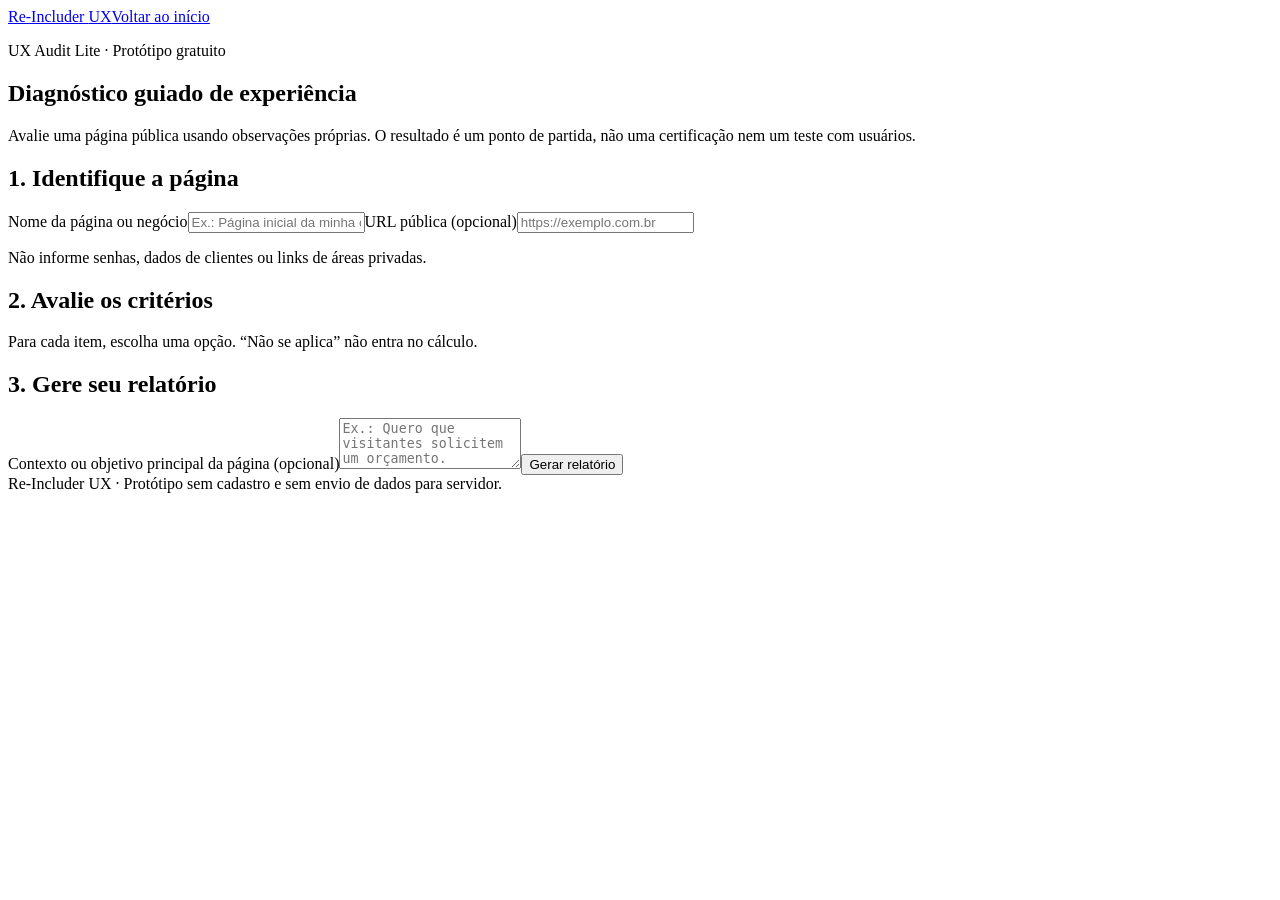
==== tools/ux-audit-lite/index.html @ f712ff12 "Implementa primeiro protótipo web do UX Audit Lite" ====
<!doctype html>
<html lang="pt-BR">
<head>
<meta charset="utf-8"><meta name="viewport" content="width=device-width,initial-scale=1">
<meta name="description" content="Checklist gratuito para diagnóstico heurístico inicial de UX.">
<title>Diagnóstico UX — Re-Includer UX</title>
<link rel="stylesheet" href="styles.css">
<script src="app.js" defer></script>
</head>
<body>
<header class="header"><a href="../../../" class="brand">Re-Includer <span>UX</span></a><a href="../../../">Voltar ao início</a></header>
<main class="wrap">
<section class="intro"><p class="eyebrow">UX Audit Lite · Protótipo gratuito</p><h1>Diagnóstico guiado de experiência</h1><p>Avalie uma página pública usando observações próprias. O resultado é um ponto de partida, não uma certificação nem um teste com usuários.</p></section>
<form id="audit-form">
<section class="panel metadata"><h2>1. Identifique a página</h2><label for="page-name">Nome da página ou negócio</label><input id="page-name" name="page-name" maxlength="100" placeholder="Ex.: Página inicial da minha clínica"><label for="page-url">URL pública (opcional)</label><input id="page-url" name="page-url" type="url" placeholder="https://exemplo.com.br"><p class="hint">Não informe senhas, dados de clientes ou links de áreas privadas.</p></section>
<section class="panel"><h2>2. Avalie os critérios</h2><p class="hint">Para cada item, escolha uma opção. “Não se aplica” não entra no cálculo.</p><div id="criteria"></div></section>
<section class="panel"><h2>3. Gere seu relatório</h2><label for="context">Contexto ou objetivo principal da página (opcional)</label><textarea id="context" rows="3" maxlength="500" placeholder="Ex.: Quero que visitantes solicitem um orçamento."></textarea><button class="primary" type="submit">Gerar relatório</button></section>
</form>
<section id="report" class="panel report" hidden aria-live="polite"><div class="report-head"><div><p class="eyebrow">Resultado da avaliação</p><h2 id="report-title">Relatório UX</h2></div><div class="score" id="score"></div></div><p id="score-note" class="hint"></p><div id="report-content"></div><div class="actions"><button type="button" class="primary" id="copy">Copiar relatório</button><button type="button" class="secondary" id="print">Imprimir / salvar PDF</button><button type="button" class="secondary" id="reset">Nova avaliação</button></div><p class="disclaimer">Este resultado reflete as respostas fornecidas. Não é uma auditoria técnica, avaliação de conformidade WCAG ou evidência de comportamento real dos usuários.</p></section>
<footer>Re-Includer UX · Protótipo sem cadastro e sem envio de dados para servidor.</footer>
</main>
</body></html>
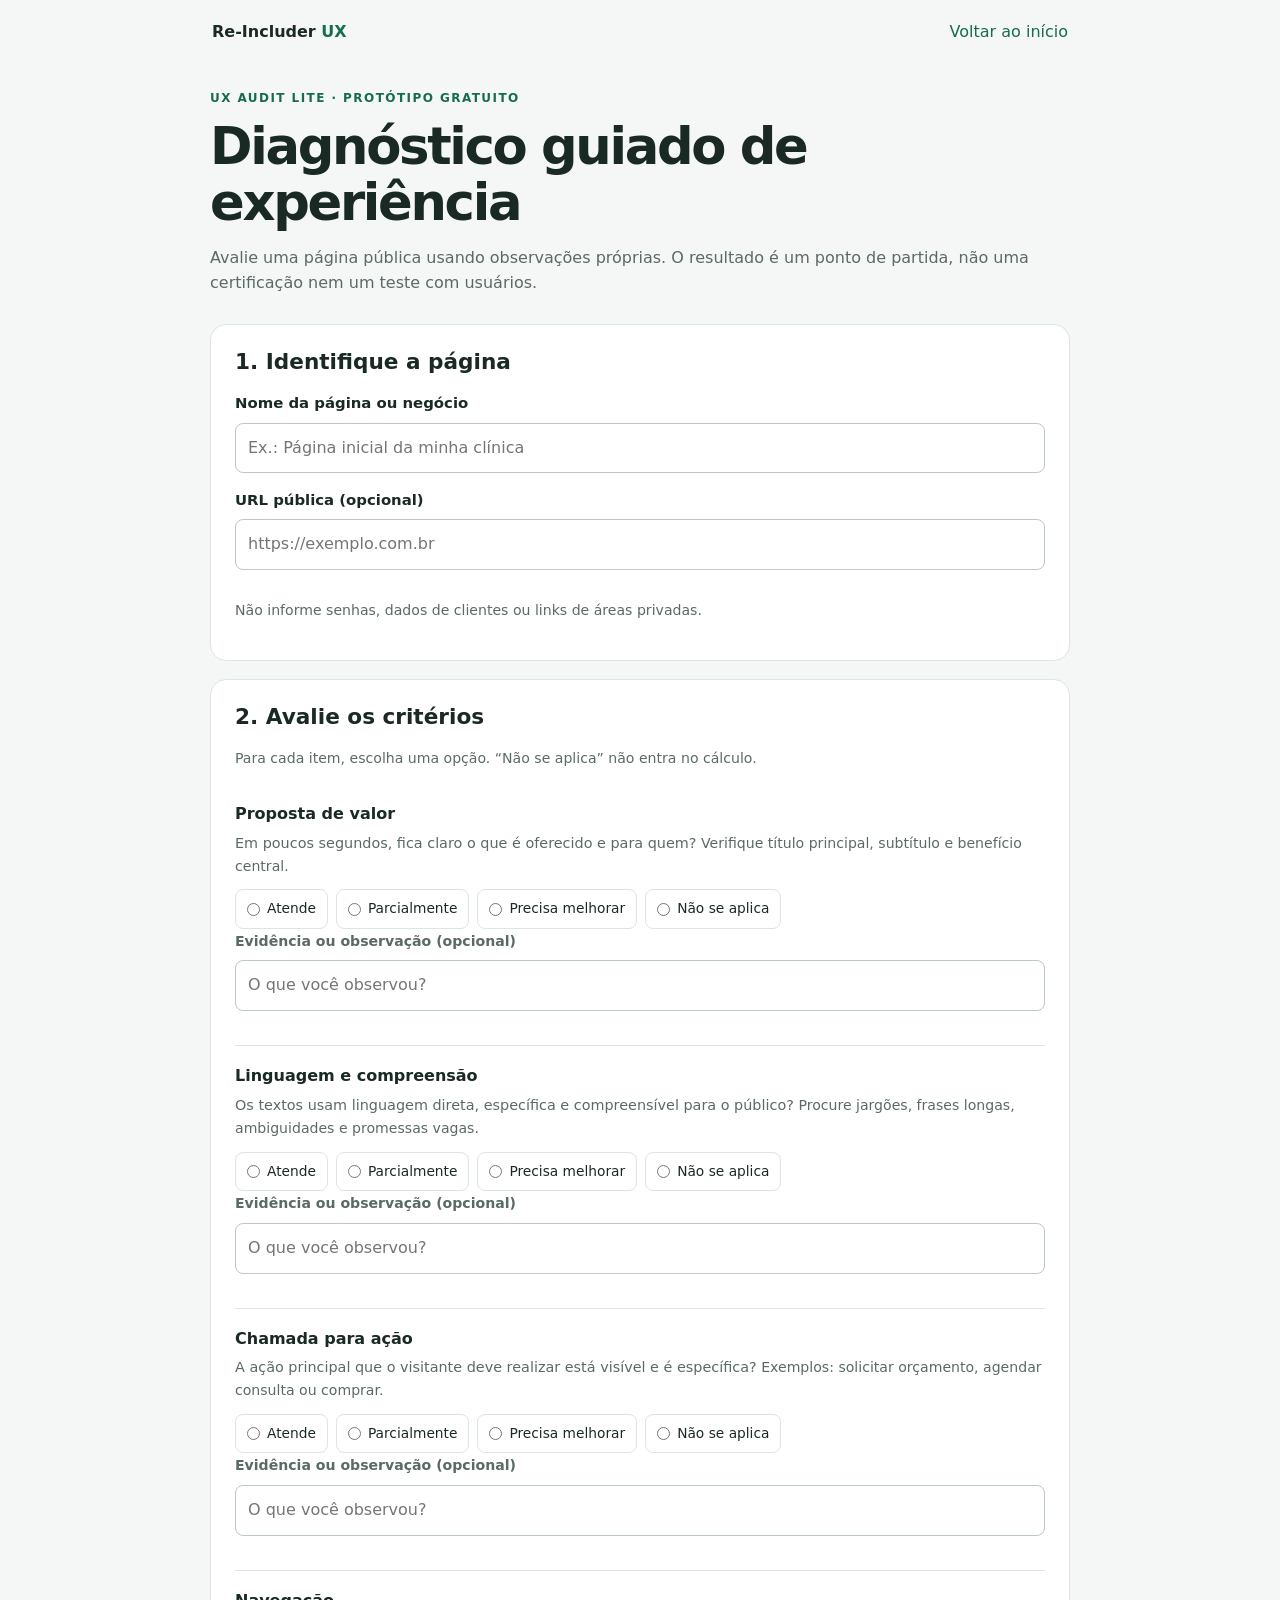
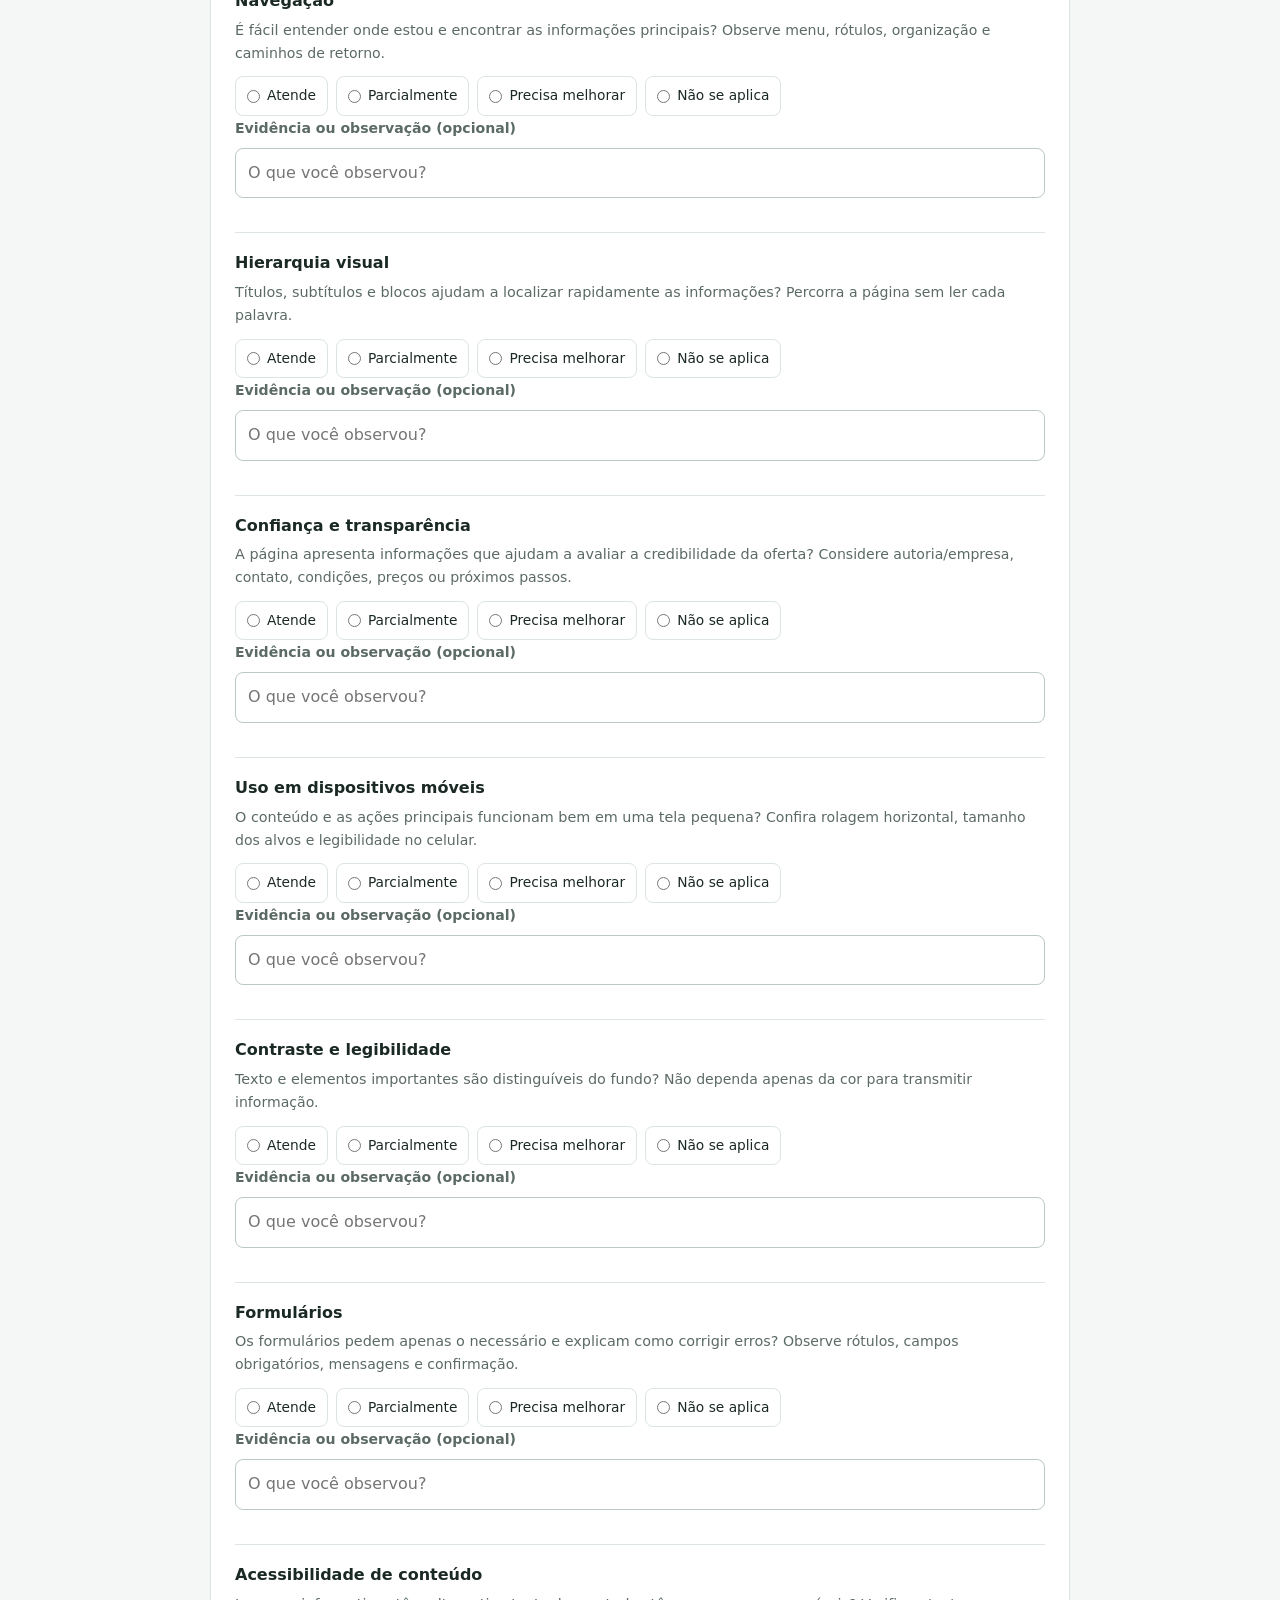
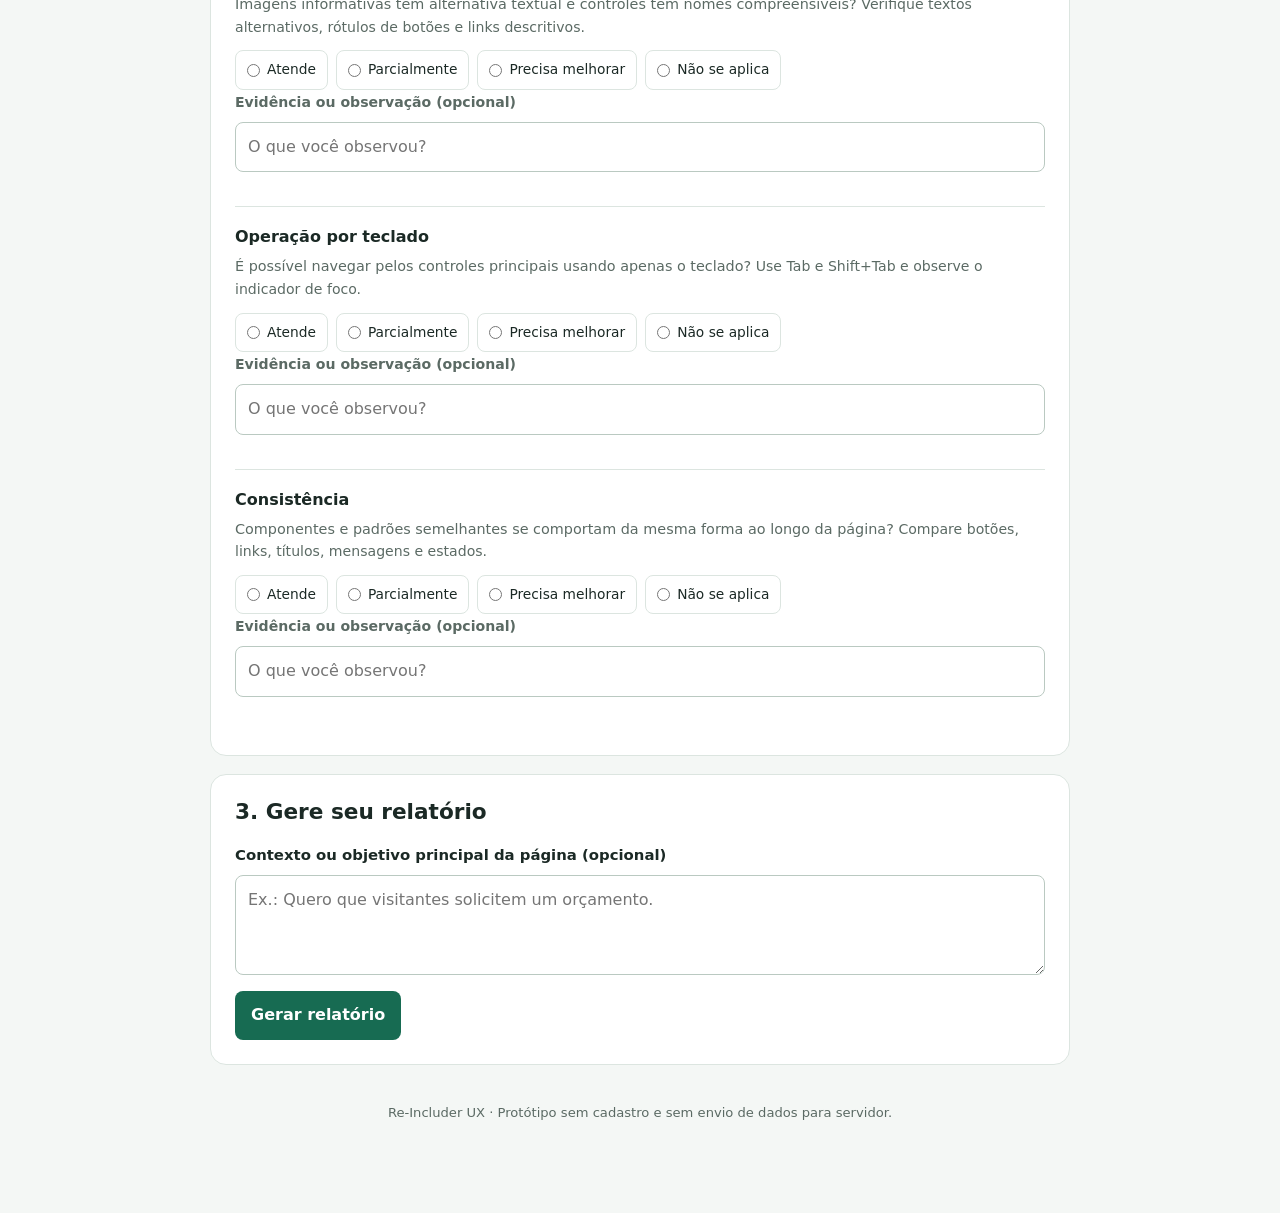
==== commit b5866c38: "Corrige links de retorno ao site" ====
--- a/tools/ux-audit-lite/index.html
+++ b/tools/ux-audit-lite/index.html
@@ -8,7 +8,7 @@
 <script src="app.js" defer></script>
 </head>
 <body>
-<header class="header"><a href="../../../" class="brand">Re-Includer <span>UX</span></a><a href="../../../">Voltar ao início</a></header>
+<header class="header"><a href="../../" class="brand">Re-Includer <span>UX</span></a><a href="../../">Voltar ao início</a></header>
 <main class="wrap">
 <section class="intro"><p class="eyebrow">UX Audit Lite · Protótipo gratuito</p><h1>Diagnóstico guiado de experiência</h1><p>Avalie uma página pública usando observações próprias. O resultado é um ponto de partida, não uma certificação nem um teste com usuários.</p></section>
 <form id="audit-form">
--- a/tools/ux-audit-lite/styles.css
+++ b/tools/ux-audit-lite/styles.css
@@ -0,0 +1 @@
+:root{--ink:#1b2925;--muted:#5b6a64;--line:#dce5e0;--paper:#f4f7f5;--white:#fff;--green:#176b52;--soft:#e9f2ee;--amber:#8a5a12}*{box-sizing:border-box}body{margin:0;background:var(--paper);color:var(--ink);font:16px/1.55 system-ui,-apple-system,"Segoe UI",sans-serif}.header{max-width:900px;margin:auto;padding:20px 22px;display:flex;justify-content:space-between;gap:16px}.header a{color:var(--green);text-decoration:none}.brand{font-weight:800;color:var(--ink)!important}.brand span{color:var(--green)}.wrap{max-width:900px;margin:24px auto 70px;padding:0 20px}.intro{margin-bottom:28px}.eyebrow{font-size:.75rem;text-transform:uppercase;letter-spacing:.12em;color:var(--green);font-weight:800}h1{font-size:clamp(2rem,5vw,3.2rem);line-height:1.08;letter-spacing:-.045em;margin:8px 0 12px}h2{font-size:1.35rem;line-height:1.2;margin:0 0 18px}.intro>p:last-child,.hint{color:var(--muted)}.panel{background:var(--white);border:1px solid var(--line);border-radius:16px;padding:24px;margin:18px 0}.metadata label,textarea{display:block}label{font-weight:650;font-size:.93rem}input,textarea{width:100%;padding:12px;margin:7px 0 16px;border:1px solid #bac9c1;border-radius:8px;background:#fff;color:var(--ink);font:inherit}input:focus,textarea:focus,button:focus-visible,a:focus-visible{outline:3px solid #86bca7;outline-offset:2px}.hint{font-size:.88rem}.criterion{padding:18px 0;border-top:1px solid var(--line)}.criterion:first-child{border-top:0}.criterion h3{font-size:1rem;margin:0 0 5px}.criterion p{margin:0 0 12px;color:var(--muted);font-size:.9rem}.choices{display:flex;flex-wrap:wrap;gap:8px}.choice{display:inline-flex;align-items:center;gap:7px;padding:8px 11px;border:1px solid var(--line);border-radius:8px;font-size:.86rem;font-weight:500;cursor:pointer}.choice input{width:auto;margin:0;accent-color:var(--green)}button{font:inherit;font-weight:700;border:0;border-radius:8px;padding:12px 16px;cursor:pointer}.primary{background:var(--green);color:white}.primary:hover{background:#10533f}.secondary{background:var(--soft);color:var(--green)}.report-head{display:flex;justify-content:space-between;gap:20px;align-items:center}.score{font-size:2rem;font-weight:800;color:var(--green);white-space:nowrap}.finding{padding:15px 0;border-top:1px solid var(--line)}.finding h3{margin:0 0 5px;font-size:1rem}.finding p{margin:5px 0;color:var(--muted)}.priority{font-size:.78rem;font-weight:800;color:var(--amber);text-transform:uppercase;letter-spacing:.04em}.good{color:var(--green)}.actions{display:flex;flex-wrap:wrap;gap:10px;margin-top:24px}.disclaimer{font-size:.82rem;color:var(--muted);margin-top:22px}footer{text-align:center;color:var(--muted);font-size:.82rem;padding:20px}@media(max-width:600px){.wrap{padding:0 12px;margin-top:12px}.panel{padding:18px}.report-head{align-items:flex-start;flex-direction:column}.choices{flex-direction:column}.choice{width:100%}}@media print{body{background:#fff}.header,.intro,#audit-form,.actions,footer{display:none!important}.wrap{margin:0;padding:0}.panel{border:0;padding:0}.report{display:block!important}.finding{break-inside:avoid}}
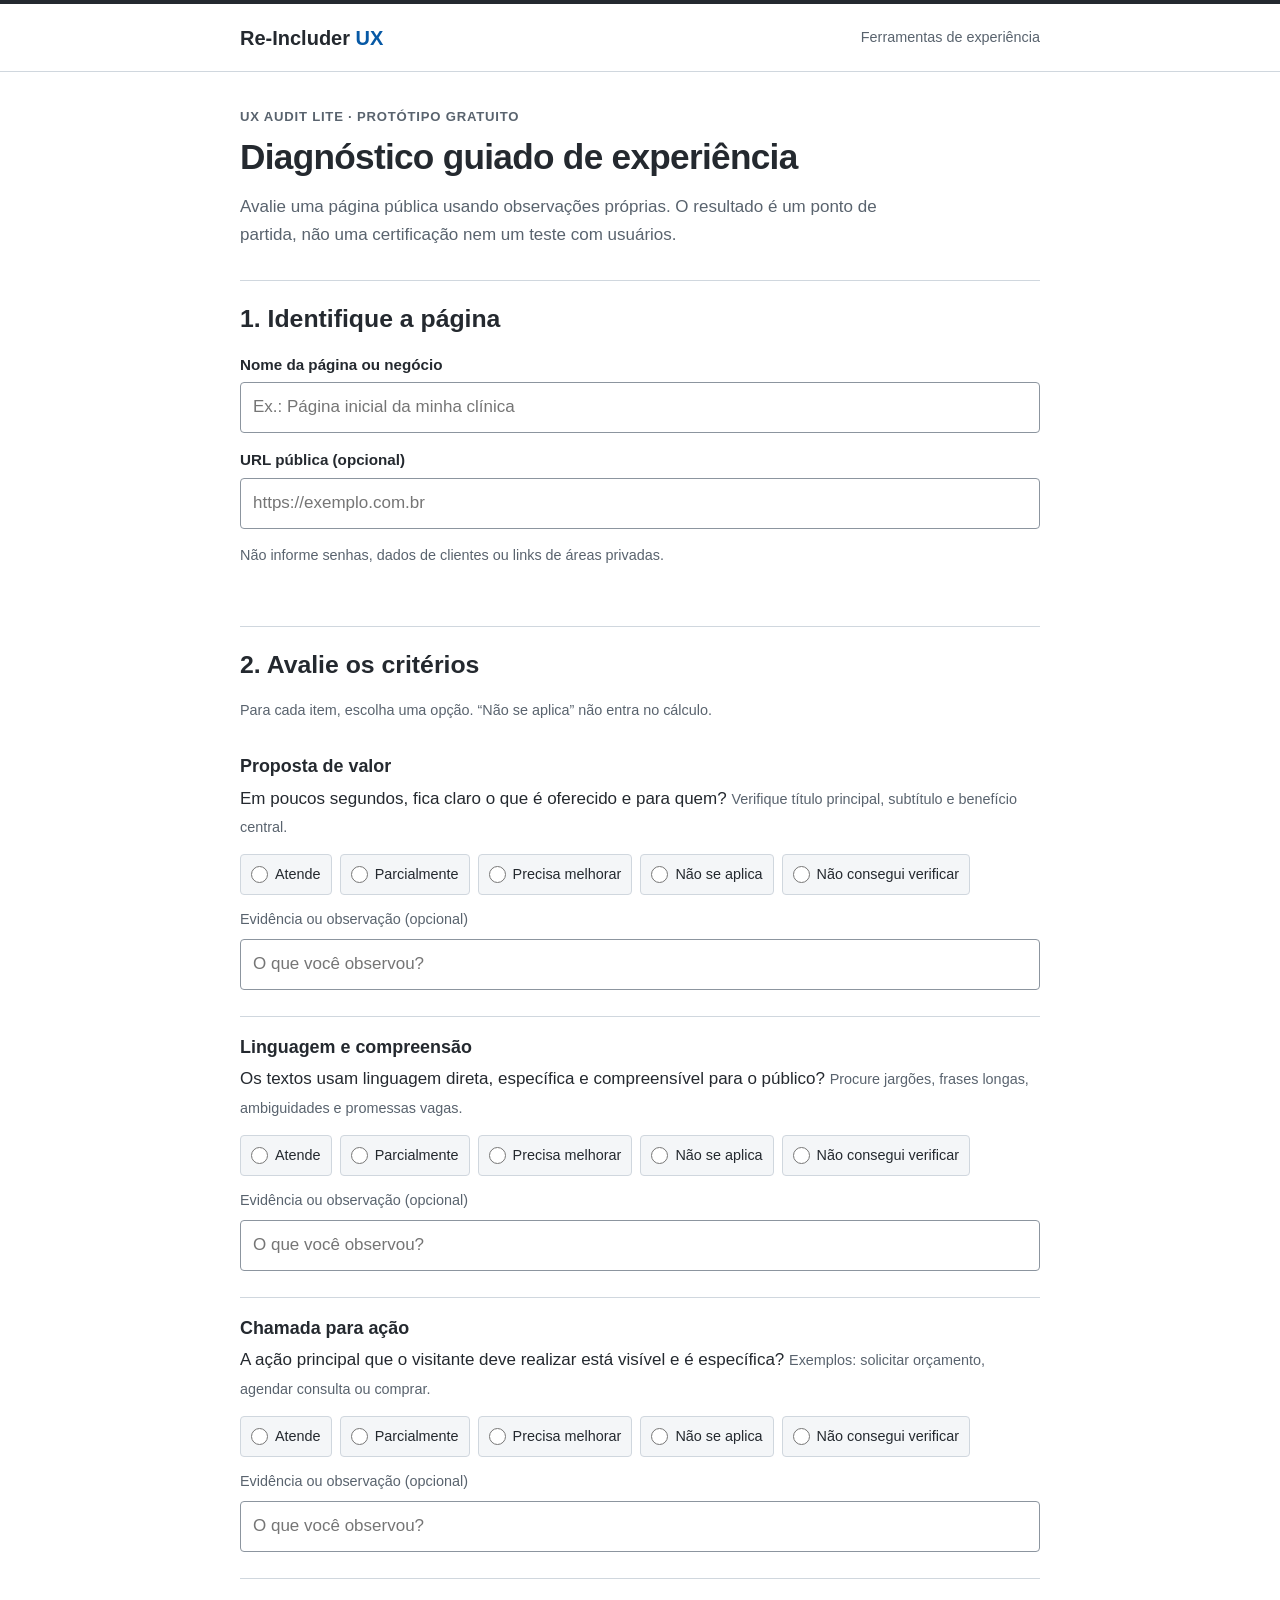
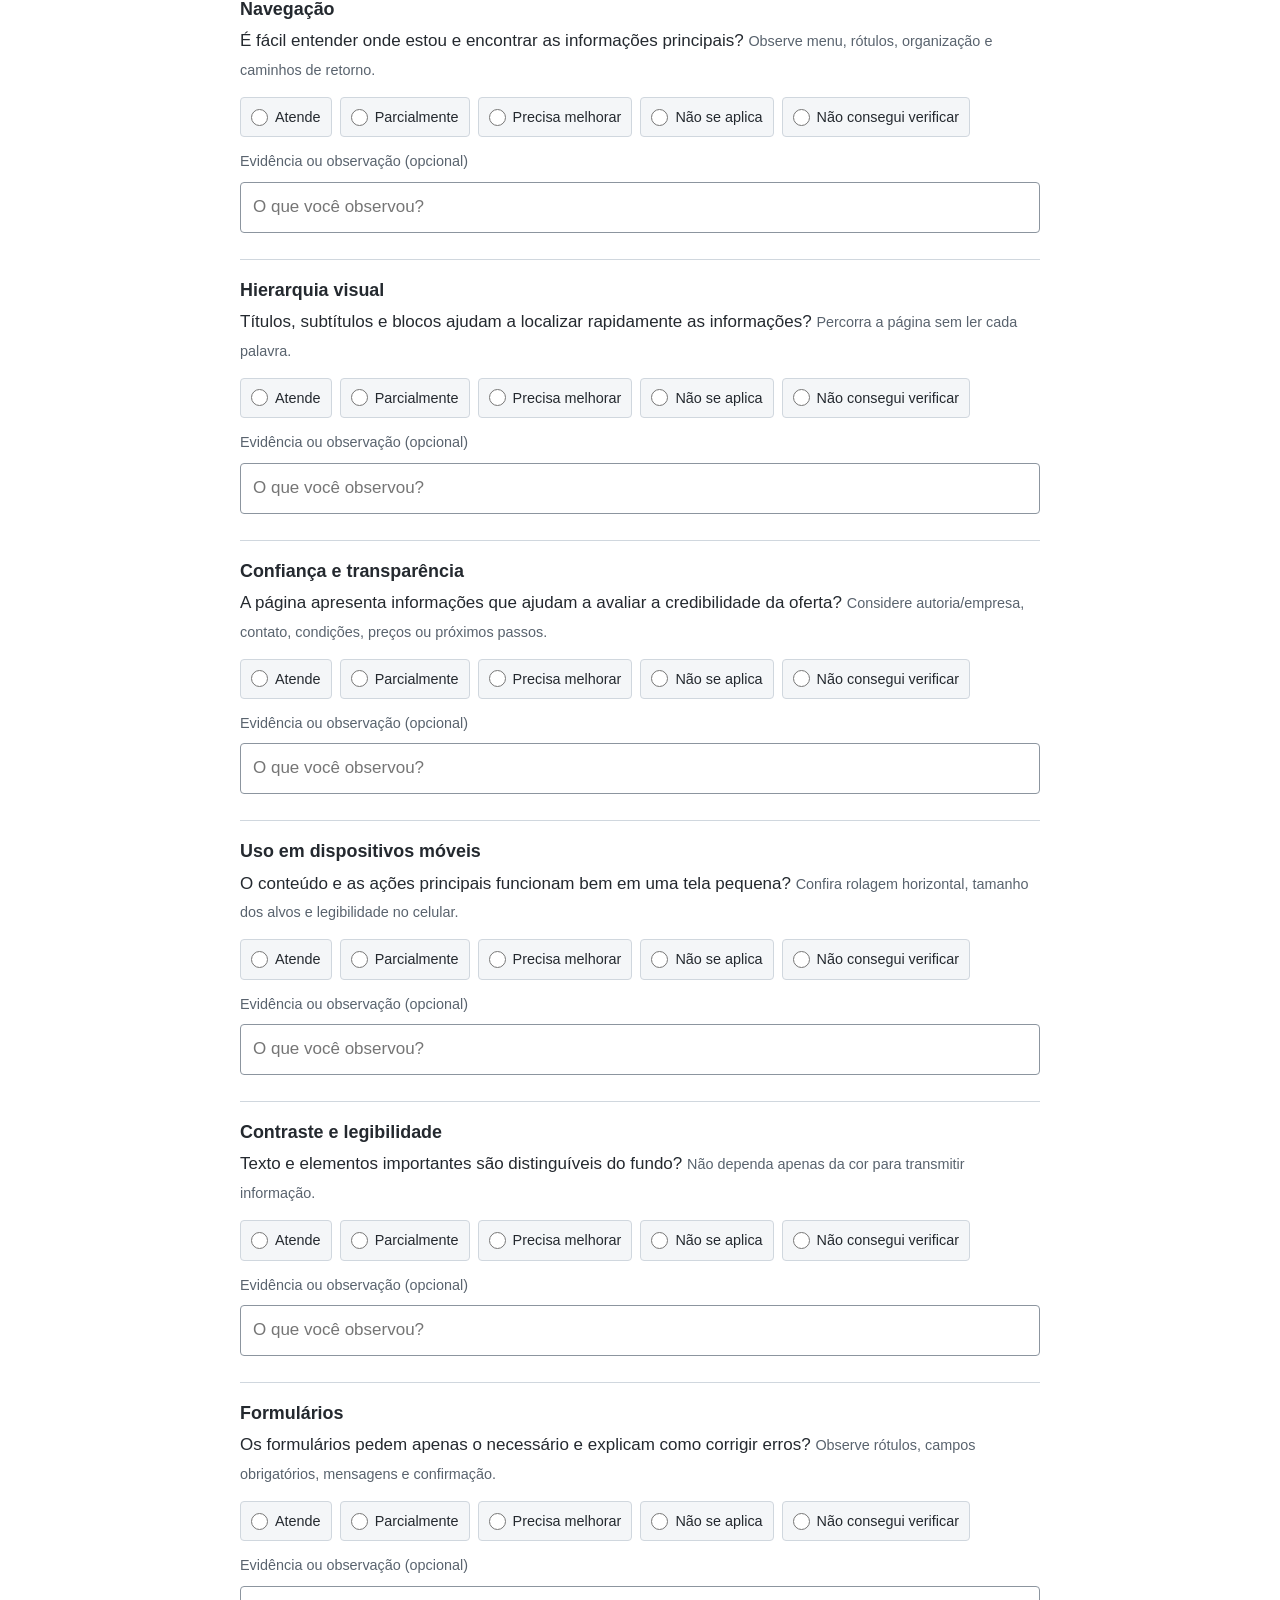
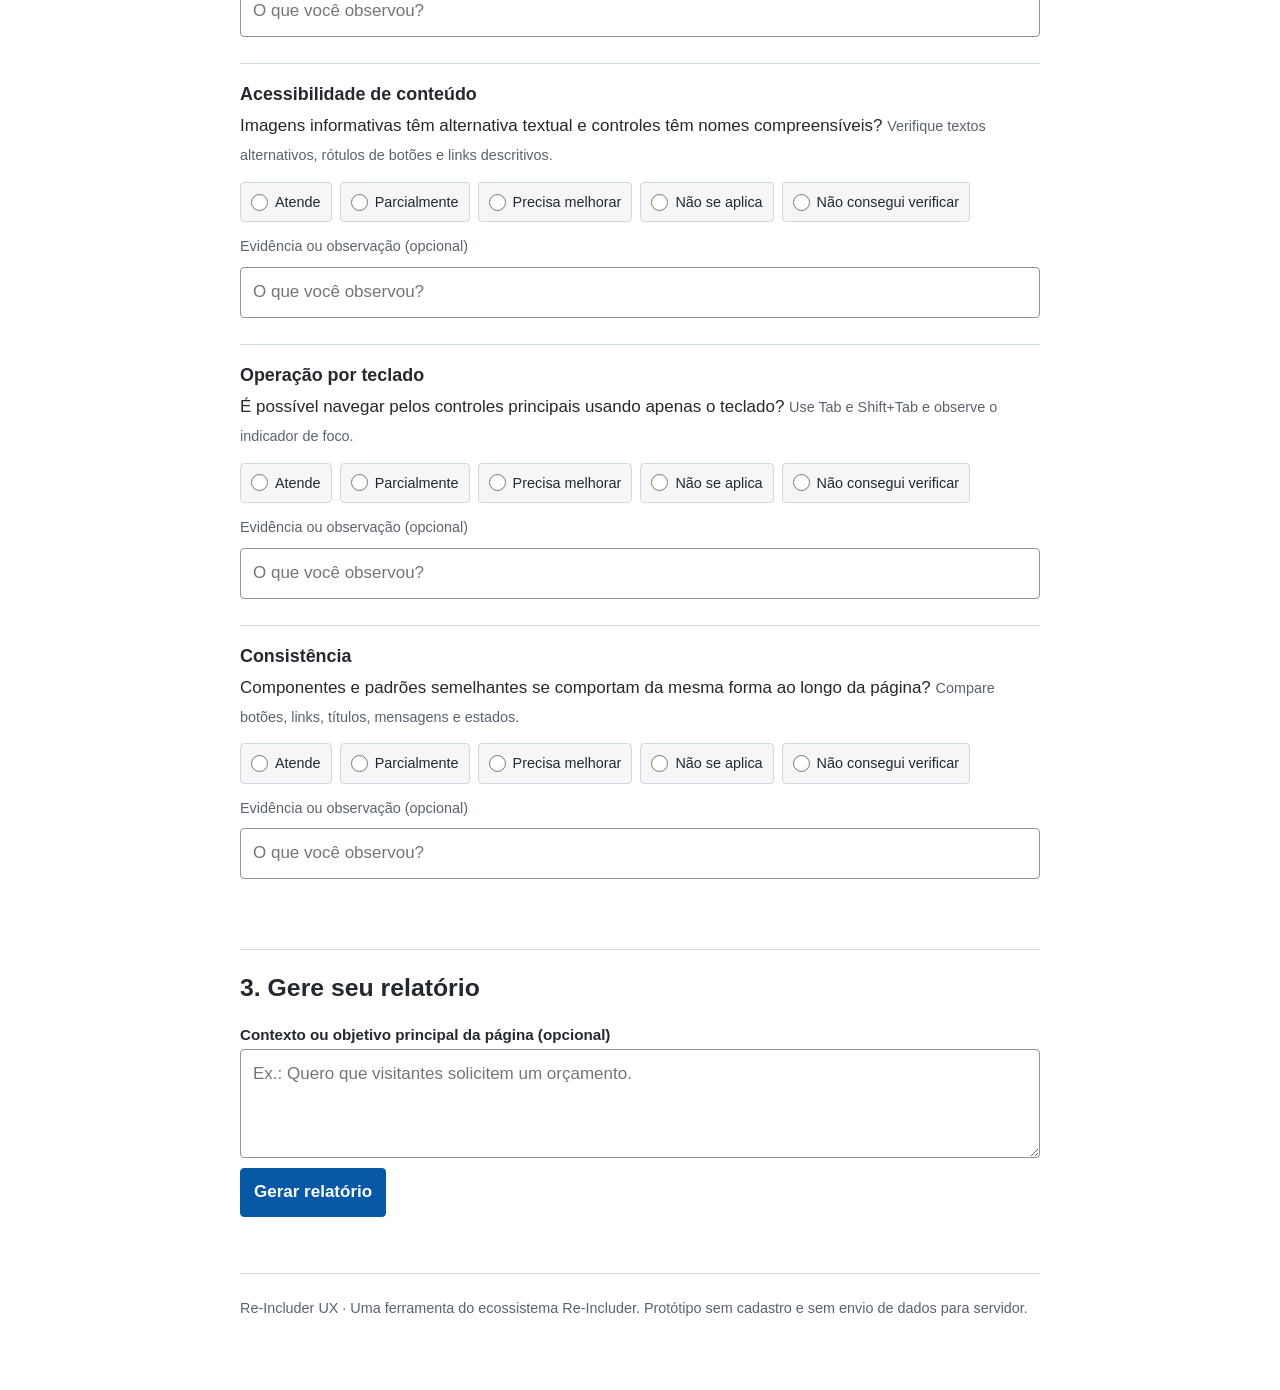
==== commit 482bba88: "Align UX Audit Lite header and semantics with Re-Includer identity" ====
--- a/tools/ux-audit-lite/index.html
+++ b/tools/ux-audit-lite/index.html
@@ -8,8 +8,9 @@
 <script src="app.js" defer></script>
 </head>
 <body>
-<header class="header"><a href="../../" class="brand">Re-Includer <span>UX</span></a><a href="../../">Voltar ao início</a></header>
-<main class="wrap">
+<a class="skip-link" href="#main-content">Pular para o conteúdo</a>
+<header class="header"><a href="../../" class="brand">Re-Includer <span>UX</span></a><span class="header-label">Ferramentas de experiência</span></header>
+<main class="wrap" id="main-content">
 <section class="intro"><p class="eyebrow">UX Audit Lite · Protótipo gratuito</p><h1>Diagnóstico guiado de experiência</h1><p>Avalie uma página pública usando observações próprias. O resultado é um ponto de partida, não uma certificação nem um teste com usuários.</p></section>
 <form id="audit-form">
 <section class="panel metadata"><h2>1. Identifique a página</h2><label for="page-name">Nome da página ou negócio</label><input id="page-name" name="page-name" maxlength="100" placeholder="Ex.: Página inicial da minha clínica"><label for="page-url">URL pública (opcional)</label><input id="page-url" name="page-url" type="url" placeholder="https://exemplo.com.br"><p class="hint">Não informe senhas, dados de clientes ou links de áreas privadas.</p></section>
@@ -17,6 +18,6 @@
 <section class="panel"><h2>3. Gere seu relatório</h2><label for="context">Contexto ou objetivo principal da página (opcional)</label><textarea id="context" rows="3" maxlength="500" placeholder="Ex.: Quero que visitantes solicitem um orçamento."></textarea><button class="primary" type="submit">Gerar relatório</button></section>
 </form>
 <section id="report" class="panel report" hidden aria-live="polite"><div class="report-head"><div><p class="eyebrow">Resultado da avaliação</p><h2 id="report-title">Relatório UX</h2></div><div class="score" id="score"></div></div><p id="score-note" class="hint"></p><div id="report-content"></div><div class="actions"><button type="button" class="primary" id="copy">Copiar relatório</button><button type="button" class="secondary" id="print">Imprimir / salvar PDF</button><button type="button" class="secondary" id="reset">Nova avaliação</button></div><p class="disclaimer">Este resultado reflete as respostas fornecidas. Não é uma auditoria técnica, avaliação de conformidade WCAG ou evidência de comportamento real dos usuários.</p></section>
-<footer>Re-Includer UX · Protótipo sem cadastro e sem envio de dados para servidor.</footer>
+<footer>Re-Includer UX · Uma ferramenta do ecossistema Re-Includer. Protótipo sem cadastro e sem envio de dados para servidor.</footer>
 </main>
 </body></html>
--- a/tools/ux-audit-lite/styles.css
+++ b/tools/ux-audit-lite/styles.css
@@ -1 +1,64 @@
-:root{--ink:#1b2925;--muted:#5b6a64;--line:#dce5e0;--paper:#f4f7f5;--white:#fff;--green:#176b52;--soft:#e9f2ee;--amber:#8a5a12}*{box-sizing:border-box}body{margin:0;background:var(--paper);color:var(--ink);font:16px/1.55 system-ui,-apple-system,"Segoe UI",sans-serif}.header{max-width:900px;margin:auto;padding:20px 22px;display:flex;justify-content:space-between;gap:16px}.header a{color:var(--green);text-decoration:none}.brand{font-weight:800;color:var(--ink)!important}.brand span{color:var(--green)}.wrap{max-width:900px;margin:24px auto 70px;padding:0 20px}.intro{margin-bottom:28px}.eyebrow{font-size:.75rem;text-transform:uppercase;letter-spacing:.12em;color:var(--green);font-weight:800}h1{font-size:clamp(2rem,5vw,3.2rem);line-height:1.08;letter-spacing:-.045em;margin:8px 0 12px}h2{font-size:1.35rem;line-height:1.2;margin:0 0 18px}.intro>p:last-child,.hint{color:var(--muted)}.panel{background:var(--white);border:1px solid var(--line);border-radius:16px;padding:24px;margin:18px 0}.metadata label,textarea{display:block}label{font-weight:650;font-size:.93rem}input,textarea{width:100%;padding:12px;margin:7px 0 16px;border:1px solid #bac9c1;border-radius:8px;background:#fff;color:var(--ink);font:inherit}input:focus,textarea:focus,button:focus-visible,a:focus-visible{outline:3px solid #86bca7;outline-offset:2px}.hint{font-size:.88rem}.criterion{padding:18px 0;border-top:1px solid var(--line)}.criterion:first-child{border-top:0}.criterion h3{font-size:1rem;margin:0 0 5px}.criterion p{margin:0 0 12px;color:var(--muted);font-size:.9rem}.choices{display:flex;flex-wrap:wrap;gap:8px}.choice{display:inline-flex;align-items:center;gap:7px;padding:8px 11px;border:1px solid var(--line);border-radius:8px;font-size:.86rem;font-weight:500;cursor:pointer}.choice input{width:auto;margin:0;accent-color:var(--green)}button{font:inherit;font-weight:700;border:0;border-radius:8px;padding:12px 16px;cursor:pointer}.primary{background:var(--green);color:white}.primary:hover{background:#10533f}.secondary{background:var(--soft);color:var(--green)}.report-head{display:flex;justify-content:space-between;gap:20px;align-items:center}.score{font-size:2rem;font-weight:800;color:var(--green);white-space:nowrap}.finding{padding:15px 0;border-top:1px solid var(--line)}.finding h3{margin:0 0 5px;font-size:1rem}.finding p{margin:5px 0;color:var(--muted)}.priority{font-size:.78rem;font-weight:800;color:var(--amber);text-transform:uppercase;letter-spacing:.04em}.good{color:var(--green)}.actions{display:flex;flex-wrap:wrap;gap:10px;margin-top:24px}.disclaimer{font-size:.82rem;color:var(--muted);margin-top:22px}footer{text-align:center;color:var(--muted);font-size:.82rem;padding:20px}@media(max-width:600px){.wrap{padding:0 12px;margin-top:12px}.panel{padding:18px}.report-head{align-items:flex-start;flex-direction:column}.choices{flex-direction:column}.choice{width:100%}}@media print{body{background:#fff}.header,.intro,#audit-form,.actions,footer{display:none!important}.wrap{margin:0;padding:0}.panel{border:0;padding:0}.report{display:block!important}.finding{break-inside:avoid}}+/* Re-Includer UX — identidade visual alinhada ao 2e Lab Brasil */
+:root{--bg:#fff;--surface:#f4f6f8;--text:#24292f;--muted:#59636e;--link:#0759a5;--border:#d0d7de;--focus:#b45309;--content:800px}
+*{box-sizing:border-box}
+html{font-size:100%;-webkit-text-size-adjust:100%;scroll-behavior:smooth}
+body{margin:0;min-width:320px;color:var(--text);background:var(--bg);font:17px/1.7 Arial,Helvetica,sans-serif}
+a{color:var(--link);text-decoration:underline;text-underline-offset:2px}
+a:hover{text-decoration-thickness:2px}
+button,input,select,textarea{font:inherit}
+button{cursor:pointer}
+.skip-link{position:absolute;z-index:2000;top:-60px;left:8px;padding:10px;color:var(--text);background:var(--bg);border:1px solid var(--border)}
+.skip-link:focus{top:8px}
+.header{width:100%;min-height:72px;padding:0 max(20px,calc((100% - var(--content))/2));display:flex;align-items:center;justify-content:space-between;gap:16px;border-top:4px solid var(--text);border-bottom:1px solid var(--border);background:var(--bg)}
+.header .brand{display:block;color:var(--text);font-size:20px;font-weight:700;line-height:1.3;text-decoration:none}
+.header .brand span{color:var(--link)}
+.header .header-label{color:var(--muted);font-size:.9rem}
+.wrap{width:calc(100% - 40px);max-width:var(--content);margin:0 auto;padding:34px 0 48px}
+.intro{margin:0 0 30px}
+.eyebrow{margin:0 0 8px;color:var(--muted);font-size:.82rem;font-weight:700;letter-spacing:.06em;text-transform:uppercase}
+h1{margin:0 0 14px;font-size:2.2rem;line-height:1.2;letter-spacing:-.02em;overflow-wrap:anywhere}
+h2{margin:0 0 16px;font-size:1.55rem;line-height:1.3}
+h3{line-height:1.35}
+.intro>p:last-child{max-width:68ch;margin:0;color:var(--muted)}
+.panel{margin:22px 0;padding:22px 0;border:0;border-top:1px solid var(--border);border-radius:0;background:var(--bg)}
+.metadata label{display:block;margin:12px 0 4px}
+label{font-weight:700;font-size:.95rem}
+input,textarea{max-width:100%;padding:10px 12px;border:1px solid #8c959f;border-radius:4px;background:#fff;color:var(--text);font:inherit}
+.metadata input,.metadata textarea{display:block;width:100%;margin:5px 0 14px}
+textarea{width:100%;resize:vertical}
+.hint{color:var(--muted);font-size:.9rem}
+.criterion{padding:18px 0;border-top:1px solid var(--border)}
+.criterion:first-child{border-top:0}
+.criterion h3{margin:0 0 6px;font-size:1.12rem}
+.criterion p{margin:0 0 12px}
+.criterion>label.hint{display:block;margin:12px 0 4px;font-weight:400}
+.criterion>input{width:100%;margin:4px 0 8px}
+.choices{display:flex;flex-wrap:wrap;gap:8px}
+.choice{display:inline-flex;align-items:center;gap:7px;padding:7px 10px;border:1px solid var(--border);border-radius:4px;background:var(--surface);font-size:.9rem;font-weight:400;cursor:pointer}
+.choice input{width:17px;height:17px;margin:0;accent-color:var(--link)}
+button{padding:9px 13px;border:1px solid var(--border);border-radius:4px;color:var(--text);background:var(--surface);font-weight:700}
+button:hover{border-color:var(--link)}
+.primary{border-color:#0759a5;color:#fff;background:#0759a5}
+.primary:hover{background:#06477f}
+.secondary{color:var(--link);background:var(--surface)}
+.report{margin-top:30px;padding:22px;border:1px solid var(--border);background:var(--surface)}
+.report-head{display:flex;justify-content:space-between;align-items:center;gap:20px}
+.report-head h2{margin:0}
+.score{font-size:2rem;font-weight:700;white-space:nowrap}
+.summary-grid{display:grid;grid-template-columns:repeat(auto-fit,minmax(105px,1fr));gap:8px;margin:18px 0}
+.summary-grid div{display:flex;flex-direction:column;padding:10px;border:1px solid var(--border);background:var(--bg)}
+.summary-grid strong{font-size:1.4rem}
+.summary-grid span{color:var(--muted);font-size:.85rem}
+.finding{padding:16px 0;border-top:1px solid var(--border);break-inside:avoid}
+.finding h3{margin:4px 0 8px}
+.finding p{margin:6px 0}
+.priority{color:#7a4b00;font-size:.82rem;font-weight:700}
+.good{color:#245b3d}
+.actions{display:flex;flex-wrap:wrap;gap:8px;margin-top:22px}
+.disclaimer{margin-top:22px;color:var(--muted);font-size:.88rem}
+footer{margin-top:34px;padding:22px 0;border-top:1px solid var(--border);color:var(--muted);font-size:.9rem}
+:focus{outline:3px solid var(--focus);outline-offset:3px}
+@supports selector(:focus-visible){:focus:not(:focus-visible){outline:none}:focus-visible{outline:3px solid var(--focus);outline-offset:3px}}
+@media(max-width:600px){body{font-size:16px}.header{min-height:64px;padding:0 16px}.header .header-label{font-size:.82rem}.wrap{width:calc(100% - 32px);padding:24px 0 36px}h1{font-size:1.9rem}h2{font-size:1.4rem}.report{padding:16px}.report-head{align-items:flex-start;flex-direction:column;gap:8px}.choices{flex-direction:column;align-items:stretch}.choice{width:100%;min-height:42px}.actions button{width:100%}}
+@media(prefers-reduced-motion:reduce){html{scroll-behavior:auto}}
+@media print{body{color:#000;background:#fff;font-size:12pt}.header,.intro,#audit-form,.actions,footer{display:none!important}.wrap{width:100%;max-width:none;margin:0;padding:0}.panel,.report{margin:0;padding:0;border:0;background:#fff}.finding{break-inside:avoid}}
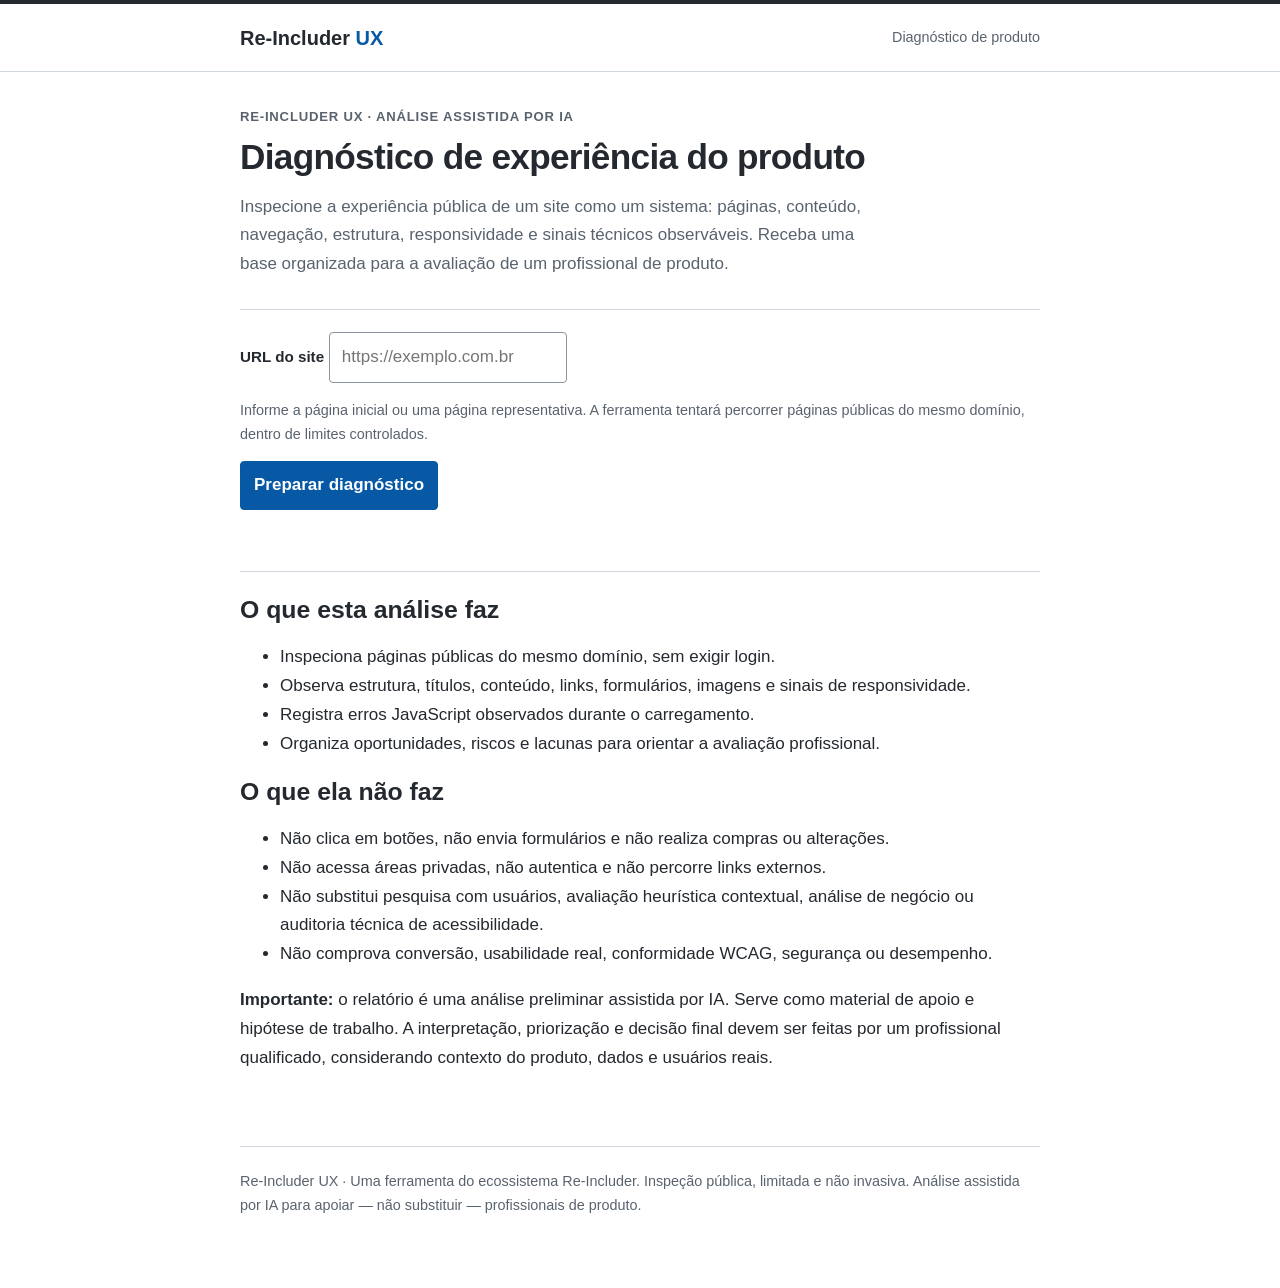
==== commit 76f07006: "Simplificar interface para URL única e esclarecer escopo não invasivo" ====
--- a/tools/ux-audit-lite/index.html
+++ b/tools/ux-audit-lite/index.html
@@ -1,23 +1,22 @@
 <!doctype html>
-<html lang="pt-BR">
-<head>
-<meta charset="utf-8"><meta name="viewport" content="width=device-width,initial-scale=1">
-<meta name="description" content="Checklist gratuito para diagnóstico heurístico inicial de UX.">
-<title>Diagnóstico UX — Re-Includer UX</title>
-<link rel="stylesheet" href="styles.css">
-<script src="app.js" defer></script>
-</head>
-<body>
-<a class="skip-link" href="#main-content">Pular para o conteúdo</a>
-<header class="header"><a href="../../" class="brand">Re-Includer <span>UX</span></a><span class="header-label">Ferramentas de experiência</span></header>
+<html lang="pt-BR"><head><meta charset="utf-8"><meta name="viewport" content="width=device-width,initial-scale=1">
+<meta name="description" content="Diagnóstico preliminar não invasivo de UX e produto de um site público, para apoiar avaliação profissional.">
+<title>Diagnóstico de produto — Re-Includer UX</title><link rel="stylesheet" href="styles.css"><script src="app.js" defer></script></head>
+<body><a class="skip-link" href="#main-content">Pular para o conteúdo</a>
+<header class="header"><a href="../../" class="brand">Re-Includer <span>UX</span></a><span class="header-label">Diagnóstico de produto</span></header>
 <main class="wrap" id="main-content">
-<section class="intro"><p class="eyebrow">UX Audit Lite · Protótipo gratuito</p><h1>Diagnóstico guiado de experiência</h1><p>Avalie uma página pública usando observações próprias. O resultado é um ponto de partida, não uma certificação nem um teste com usuários.</p></section>
-<form id="audit-form">
-<section class="panel metadata"><h2>1. Identifique a página</h2><label for="page-name">Nome da página ou negócio</label><input id="page-name" name="page-name" maxlength="100" placeholder="Ex.: Página inicial da minha clínica"><label for="page-url">URL pública (opcional)</label><input id="page-url" name="page-url" type="url" placeholder="https://exemplo.com.br"><p class="hint">Não informe senhas, dados de clientes ou links de áreas privadas.</p></section>
-<section class="panel"><h2>2. Avalie os critérios</h2><p class="hint">Para cada item, escolha uma opção. “Não se aplica” não entra no cálculo.</p><div id="criteria"></div></section>
-<section class="panel"><h2>3. Gere seu relatório</h2><label for="context">Contexto ou objetivo principal da página (opcional)</label><textarea id="context" rows="3" maxlength="500" placeholder="Ex.: Quero que visitantes solicitem um orçamento."></textarea><button class="primary" type="submit">Gerar relatório</button></section>
-</form>
-<section id="report" class="panel report" hidden aria-live="polite"><div class="report-head"><div><p class="eyebrow">Resultado da avaliação</p><h2 id="report-title">Relatório UX</h2></div><div class="score" id="score"></div></div><p id="score-note" class="hint"></p><div id="report-content"></div><div class="actions"><button type="button" class="primary" id="copy">Copiar relatório</button><button type="button" class="secondary" id="print">Imprimir / salvar PDF</button><button type="button" class="secondary" id="reset">Nova avaliação</button></div><p class="disclaimer">Este resultado reflete as respostas fornecidas. Não é uma auditoria técnica, avaliação de conformidade WCAG ou evidência de comportamento real dos usuários.</p></section>
-<footer>Re-Includer UX · Uma ferramenta do ecossistema Re-Includer. Protótipo sem cadastro e sem envio de dados para servidor.</footer>
-</main>
-</body></html>+<section class="intro"><p class="eyebrow">Re-Includer UX · Análise assistida por IA</p><h1>Diagnóstico de experiência do produto</h1>
+<p>Inspecione a experiência pública de um site como um sistema: páginas, conteúdo, navegação, estrutura, responsividade e sinais técnicos observáveis. Receba uma base organizada para a avaliação de um profissional de produto.</p></section>
+<section class="panel"><form id="diagnostic-form" novalidate><label for="page-url">URL do site</label>
+<input id="page-url" name="page-url" type="url" inputmode="url" autocomplete="url" placeholder="https://exemplo.com.br" required maxlength="2048">
+<p class="hint">Informe a página inicial ou uma página representativa. A ferramenta tentará percorrer páginas públicas do mesmo domínio, dentro de limites controlados.</p>
+<button class="primary" type="submit">Preparar diagnóstico</button><p id="status" class="status" role="status" aria-live="polite"></p></form></section>
+<section class="panel explanation"><h2>O que esta análise faz</h2><ul>
+<li>Inspeciona páginas públicas do mesmo domínio, sem exigir login.</li><li>Observa estrutura, títulos, conteúdo, links, formulários, imagens e sinais de responsividade.</li><li>Registra erros JavaScript observados durante o carregamento.</li><li>Organiza oportunidades, riscos e lacunas para orientar a avaliação profissional.</li></ul>
+<h2>O que ela não faz</h2><ul><li>Não clica em botões, não envia formulários e não realiza compras ou alterações.</li><li>Não acessa áreas privadas, não autentica e não percorre links externos.</li><li>Não substitui pesquisa com usuários, avaliação heurística contextual, análise de negócio ou auditoria técnica de acessibilidade.</li><li>Não comprova conversão, usabilidade real, conformidade WCAG, segurança ou desempenho.</li></ul>
+<p class="notice"><strong>Importante:</strong> o relatório é uma análise preliminar assistida por IA. Serve como material de apoio e hipótese de trabalho. A interpretação, priorização e decisão final devem ser feitas por um profissional qualificado, considerando contexto do produto, dados e usuários reais.</p></section>
+<section class="panel next-step" id="next-step" hidden><h2>Próxima etapa</h2><p>A URL foi copiada. No GitHub Actions, inicie o workflow <strong>Consultor UX com Gemini</strong>, cole o endereço no campo <strong>page_url</strong> e execute.</p>
+<a class="action-link" href="https://github.com/inforeincluder/re-includer-ux/actions/workflows/gemini-ux.yml" target="_blank" rel="noopener noreferrer">Abrir execução do diagnóstico no GitHub</a>
+<p class="hint">O relatório aparece no resumo da execução (Summary). A chave Gemini fica armazenada como segredo no GitHub e não é exposta nesta página.</p></section>
+<footer>Re-Includer UX · Uma ferramenta do ecossistema Re-Includer. Inspeção pública, limitada e não invasiva. Análise assistida por IA para apoiar — não substituir — profissionais de produto.</footer>
+</main></body></html>
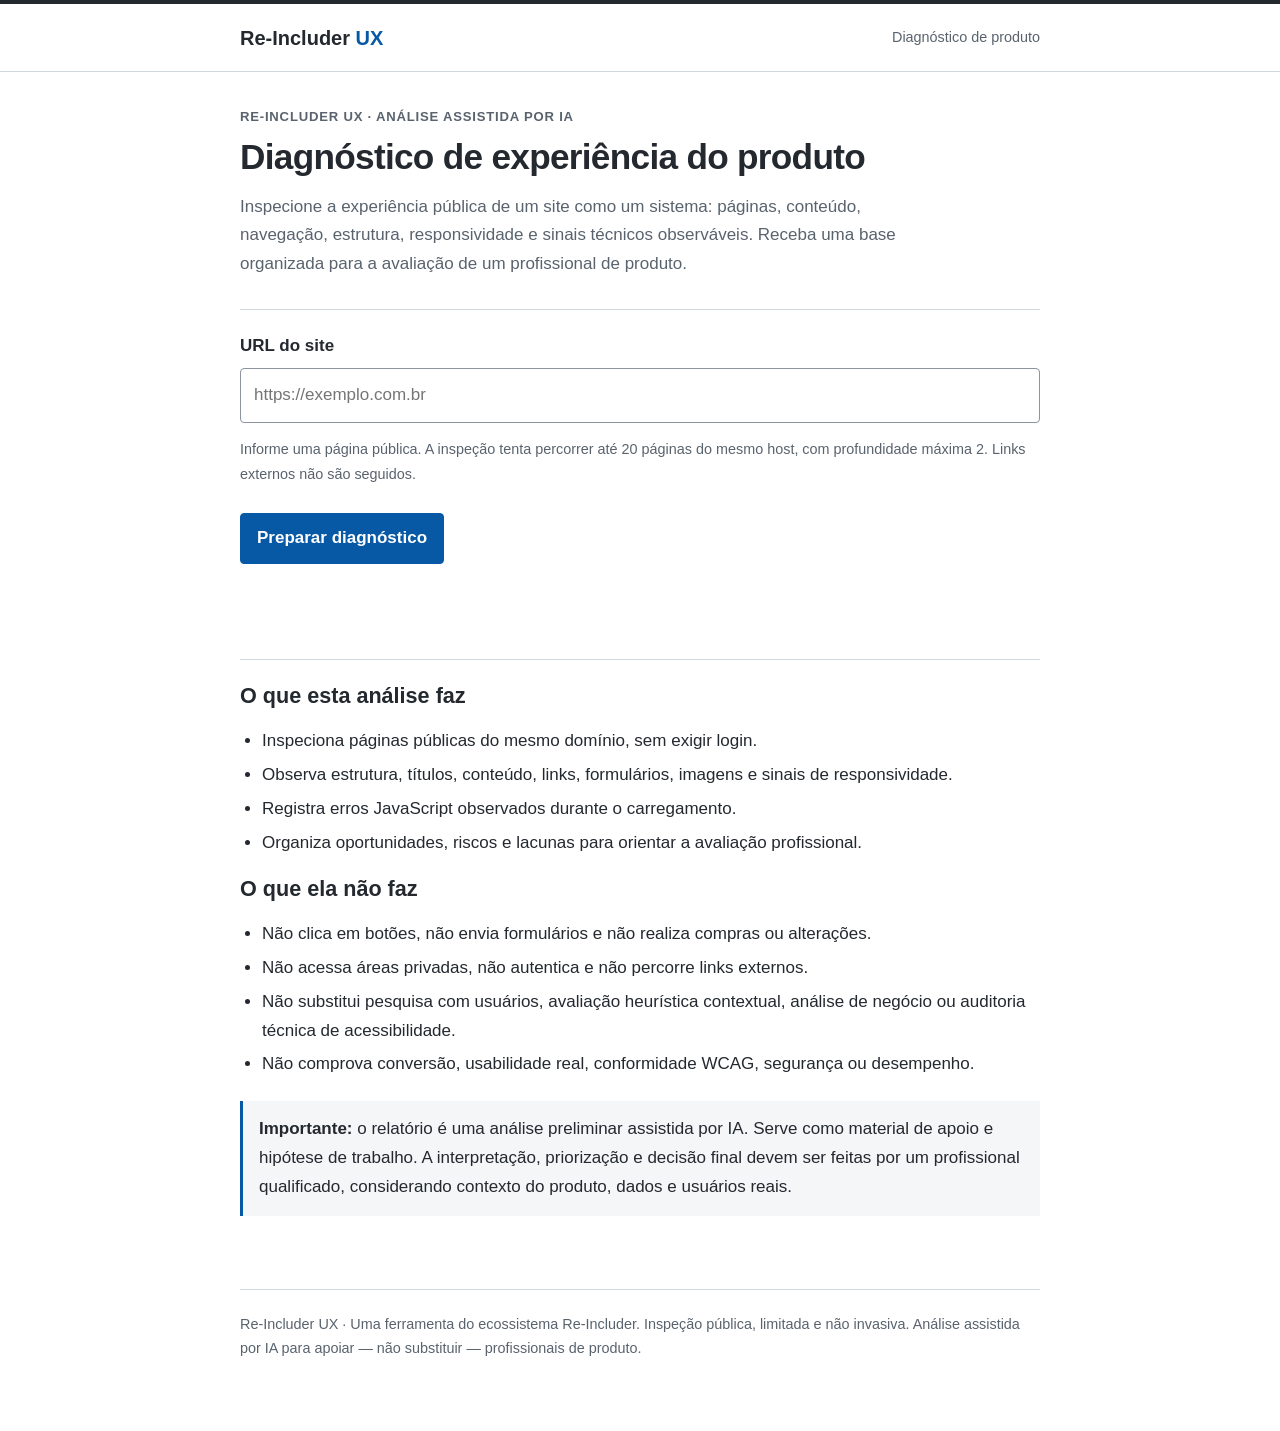
==== commit 0822d205: "Clarify workflow steps and data processing" ====
--- a/tools/ux-audit-lite/index.html
+++ b/tools/ux-audit-lite/index.html
@@ -8,8 +8,8 @@
 <section class="intro"><p class="eyebrow">Re-Includer UX · Análise assistida por IA</p><h1>Diagnóstico de experiência do produto</h1>
 <p>Inspecione a experiência pública de um site como um sistema: páginas, conteúdo, navegação, estrutura, responsividade e sinais técnicos observáveis. Receba uma base organizada para a avaliação de um profissional de produto.</p></section>
 <section class="panel"><form id="diagnostic-form" novalidate><label for="page-url">URL do site</label>
-<input id="page-url" name="page-url" type="url" inputmode="url" autocomplete="url" placeholder="https://exemplo.com.br" required maxlength="2048">
-<p class="hint">Informe a página inicial ou uma página representativa. A ferramenta tentará percorrer páginas públicas do mesmo domínio, dentro de limites controlados.</p>
+<input id="page-url" name="page-url" type="url" inputmode="url" autocomplete="url" aria-describedby="url-hint status" placeholder="https://exemplo.com.br" required maxlength="2048">
+<p class="hint" id="url-hint">Informe uma página pública. A inspeção tenta percorrer até 20 páginas do mesmo host, com profundidade máxima 2. Links externos não são seguidos.</p>
 <button class="primary" type="submit">Preparar diagnóstico</button><p id="status" class="status" role="status" aria-live="polite"></p></form></section>
 <section class="panel explanation"><h2>O que esta análise faz</h2><ul>
 <li>Inspeciona páginas públicas do mesmo domínio, sem exigir login.</li><li>Observa estrutura, títulos, conteúdo, links, formulários, imagens e sinais de responsividade.</li><li>Registra erros JavaScript observados durante o carregamento.</li><li>Organiza oportunidades, riscos e lacunas para orientar a avaliação profissional.</li></ul>
@@ -17,6 +17,6 @@
 <p class="notice"><strong>Importante:</strong> o relatório é uma análise preliminar assistida por IA. Serve como material de apoio e hipótese de trabalho. A interpretação, priorização e decisão final devem ser feitas por um profissional qualificado, considerando contexto do produto, dados e usuários reais.</p></section>
 <section class="panel next-step" id="next-step" hidden><h2>Próxima etapa</h2><p>A URL foi copiada. No GitHub Actions, inicie o workflow <strong>Consultor UX com Gemini</strong>, cole o endereço no campo <strong>page_url</strong> e execute.</p>
 <a class="action-link" href="https://github.com/inforeincluder/re-includer-ux/actions/workflows/gemini-ux.yml" target="_blank" rel="noopener noreferrer">Abrir execução do diagnóstico no GitHub</a>
-<p class="hint">O relatório aparece no resumo da execução (Summary). A chave Gemini fica armazenada como segredo no GitHub e não é exposta nesta página.</p></section>
+<p class="hint">O relatório aparece no resumo da execução (Summary). Esta etapa ainda é manual: você precisa tocar em Run workflow e confirmar a execução. A URL e os dados públicos coletados são processados no GitHub Actions e enviados à API do Gemini. Não use URLs com conteúdo confidencial, áreas privadas ou dados pessoais.</p></section>
 <footer>Re-Includer UX · Uma ferramenta do ecossistema Re-Includer. Inspeção pública, limitada e não invasiva. Análise assistida por IA para apoiar — não substituir — profissionais de produto.</footer>
 </main></body></html>
--- a/tools/ux-audit-lite/styles.css
+++ b/tools/ux-audit-lite/styles.css
@@ -1,64 +1,20 @@
-/* Re-Includer UX — identidade visual alinhada ao 2e Lab Brasil */
 :root{--bg:#fff;--surface:#f4f6f8;--text:#24292f;--muted:#59636e;--link:#0759a5;--border:#d0d7de;--focus:#b45309;--content:800px}
-*{box-sizing:border-box}
-html{font-size:100%;-webkit-text-size-adjust:100%;scroll-behavior:smooth}
+*{box-sizing:border-box}html{font-size:100%;-webkit-text-size-adjust:100%;scroll-behavior:smooth}
 body{margin:0;min-width:320px;color:var(--text);background:var(--bg);font:17px/1.7 Arial,Helvetica,sans-serif}
-a{color:var(--link);text-decoration:underline;text-underline-offset:2px}
-a:hover{text-decoration-thickness:2px}
-button,input,select,textarea{font:inherit}
-button{cursor:pointer}
-.skip-link{position:absolute;z-index:2000;top:-60px;left:8px;padding:10px;color:var(--text);background:var(--bg);border:1px solid var(--border)}
-.skip-link:focus{top:8px}
-.header{width:100%;min-height:72px;padding:0 max(20px,calc((100% - var(--content))/2));display:flex;align-items:center;justify-content:space-between;gap:16px;border-top:4px solid var(--text);border-bottom:1px solid var(--border);background:var(--bg)}
-.header .brand{display:block;color:var(--text);font-size:20px;font-weight:700;line-height:1.3;text-decoration:none}
-.header .brand span{color:var(--link)}
-.header .header-label{color:var(--muted);font-size:.9rem}
-.wrap{width:calc(100% - 40px);max-width:var(--content);margin:0 auto;padding:34px 0 48px}
-.intro{margin:0 0 30px}
+a{color:var(--link);text-decoration:underline;text-underline-offset:2px}a:hover{text-decoration-thickness:2px}button,input{font:inherit}button{cursor:pointer}
+.skip-link{position:absolute;z-index:2000;top:-60px;left:8px;padding:10px;color:var(--text);background:#fff;border:1px solid var(--border)}.skip-link:focus{top:8px}
+.header{width:100%;min-height:72px;padding:0 max(20px,calc((100% - var(--content))/2));display:flex;align-items:center;justify-content:space-between;gap:16px;border-top:4px solid var(--text);border-bottom:1px solid var(--border)}
+.brand{color:var(--text);font-size:20px;font-weight:700;line-height:1.3;text-decoration:none}.brand span{color:var(--link)}.header-label{color:var(--muted);font-size:.9rem}
+.wrap{width:calc(100% - 40px);max-width:var(--content);margin:0 auto;padding:34px 0 48px}.intro{margin:0 0 30px}
 .eyebrow{margin:0 0 8px;color:var(--muted);font-size:.82rem;font-weight:700;letter-spacing:.06em;text-transform:uppercase}
-h1{margin:0 0 14px;font-size:2.2rem;line-height:1.2;letter-spacing:-.02em;overflow-wrap:anywhere}
-h2{margin:0 0 16px;font-size:1.55rem;line-height:1.3}
-h3{line-height:1.35}
-.intro>p:last-child{max-width:68ch;margin:0;color:var(--muted)}
-.panel{margin:22px 0;padding:22px 0;border:0;border-top:1px solid var(--border);border-radius:0;background:var(--bg)}
-.metadata label{display:block;margin:12px 0 4px}
-label{font-weight:700;font-size:.95rem}
-input,textarea{max-width:100%;padding:10px 12px;border:1px solid #8c959f;border-radius:4px;background:#fff;color:var(--text);font:inherit}
-.metadata input,.metadata textarea{display:block;width:100%;margin:5px 0 14px}
-textarea{width:100%;resize:vertical}
-.hint{color:var(--muted);font-size:.9rem}
-.criterion{padding:18px 0;border-top:1px solid var(--border)}
-.criterion:first-child{border-top:0}
-.criterion h3{margin:0 0 6px;font-size:1.12rem}
-.criterion p{margin:0 0 12px}
-.criterion>label.hint{display:block;margin:12px 0 4px;font-weight:400}
-.criterion>input{width:100%;margin:4px 0 8px}
-.choices{display:flex;flex-wrap:wrap;gap:8px}
-.choice{display:inline-flex;align-items:center;gap:7px;padding:7px 10px;border:1px solid var(--border);border-radius:4px;background:var(--surface);font-size:.9rem;font-weight:400;cursor:pointer}
-.choice input{width:17px;height:17px;margin:0;accent-color:var(--link)}
-button{padding:9px 13px;border:1px solid var(--border);border-radius:4px;color:var(--text);background:var(--surface);font-weight:700}
-button:hover{border-color:var(--link)}
-.primary{border-color:#0759a5;color:#fff;background:#0759a5}
-.primary:hover{background:#06477f}
-.secondary{color:var(--link);background:var(--surface)}
-.report{margin-top:30px;padding:22px;border:1px solid var(--border);background:var(--surface)}
-.report-head{display:flex;justify-content:space-between;align-items:center;gap:20px}
-.report-head h2{margin:0}
-.score{font-size:2rem;font-weight:700;white-space:nowrap}
-.summary-grid{display:grid;grid-template-columns:repeat(auto-fit,minmax(105px,1fr));gap:8px;margin:18px 0}
-.summary-grid div{display:flex;flex-direction:column;padding:10px;border:1px solid var(--border);background:var(--bg)}
-.summary-grid strong{font-size:1.4rem}
-.summary-grid span{color:var(--muted);font-size:.85rem}
-.finding{padding:16px 0;border-top:1px solid var(--border);break-inside:avoid}
-.finding h3{margin:4px 0 8px}
-.finding p{margin:6px 0}
-.priority{color:#7a4b00;font-size:.82rem;font-weight:700}
-.good{color:#245b3d}
-.actions{display:flex;flex-wrap:wrap;gap:8px;margin-top:22px}
-.disclaimer{margin-top:22px;color:var(--muted);font-size:.88rem}
+h1{margin:0 0 14px;font-size:2.2rem;line-height:1.2;letter-spacing:-.02em;overflow-wrap:anywhere}h2{margin:0 0 12px;font-size:1.35rem;line-height:1.3}
+.intro>p:last-child{max-width:70ch;margin:0;color:var(--muted)}.panel{margin:22px 0;padding:22px 0;border:0;border-top:1px solid var(--border);background:#fff}
+label{display:block;margin:0 0 7px;font-weight:700}input{display:block;width:100%;padding:12px 13px;border:1px solid #8c959f;border-radius:4px;background:#fff;color:var(--text)}
+.hint{color:var(--muted);font-size:.9rem}button{margin-top:12px;padding:10px 16px;border:1px solid var(--link);border-radius:4px;color:#fff;background:var(--link);font-weight:700}button:hover{background:#06477f}
+.status{min-height:1.5em;color:var(--muted);font-size:.92rem}.explanation ul{padding-left:22px}.explanation li{margin:5px 0}
+.notice{margin-top:22px;padding:14px 16px;border-left:3px solid var(--link);background:var(--surface)}
+.next-step{padding:18px;border:1px solid var(--border);background:var(--surface)}.action-link{display:inline-block;margin:8px 0 12px;padding:10px 14px;border:1px solid var(--link);border-radius:4px;background:#fff;font-weight:700}
 footer{margin-top:34px;padding:22px 0;border-top:1px solid var(--border);color:var(--muted);font-size:.9rem}
-:focus{outline:3px solid var(--focus);outline-offset:3px}
-@supports selector(:focus-visible){:focus:not(:focus-visible){outline:none}:focus-visible{outline:3px solid var(--focus);outline-offset:3px}}
-@media(max-width:600px){body{font-size:16px}.header{min-height:64px;padding:0 16px}.header .header-label{font-size:.82rem}.wrap{width:calc(100% - 32px);padding:24px 0 36px}h1{font-size:1.9rem}h2{font-size:1.4rem}.report{padding:16px}.report-head{align-items:flex-start;flex-direction:column;gap:8px}.choices{flex-direction:column;align-items:stretch}.choice{width:100%;min-height:42px}.actions button{width:100%}}
-@media(prefers-reduced-motion:reduce){html{scroll-behavior:auto}}
-@media print{body{color:#000;background:#fff;font-size:12pt}.header,.intro,#audit-form,.actions,footer{display:none!important}.wrap{width:100%;max-width:none;margin:0;padding:0}.panel,.report{margin:0;padding:0;border:0;background:#fff}.finding{break-inside:avoid}}
+:focus{outline:3px solid var(--focus);outline-offset:3px}@supports selector(:focus-visible){:focus:not(:focus-visible){outline:none}:focus-visible{outline:3px solid var(--focus);outline-offset:3px}}
+@media(max-width:600px){body{font-size:16px}.header{min-height:64px;padding:0 16px}.header-label{font-size:.82rem}.wrap{width:calc(100% - 32px);padding:24px 0 36px}h1{font-size:1.9rem}.panel{padding:18px 0}.next-step{padding:16px}.action-link{display:block;text-align:center}}
+@media(prefers-reduced-motion:reduce){html{scroll-behavior:auto}}
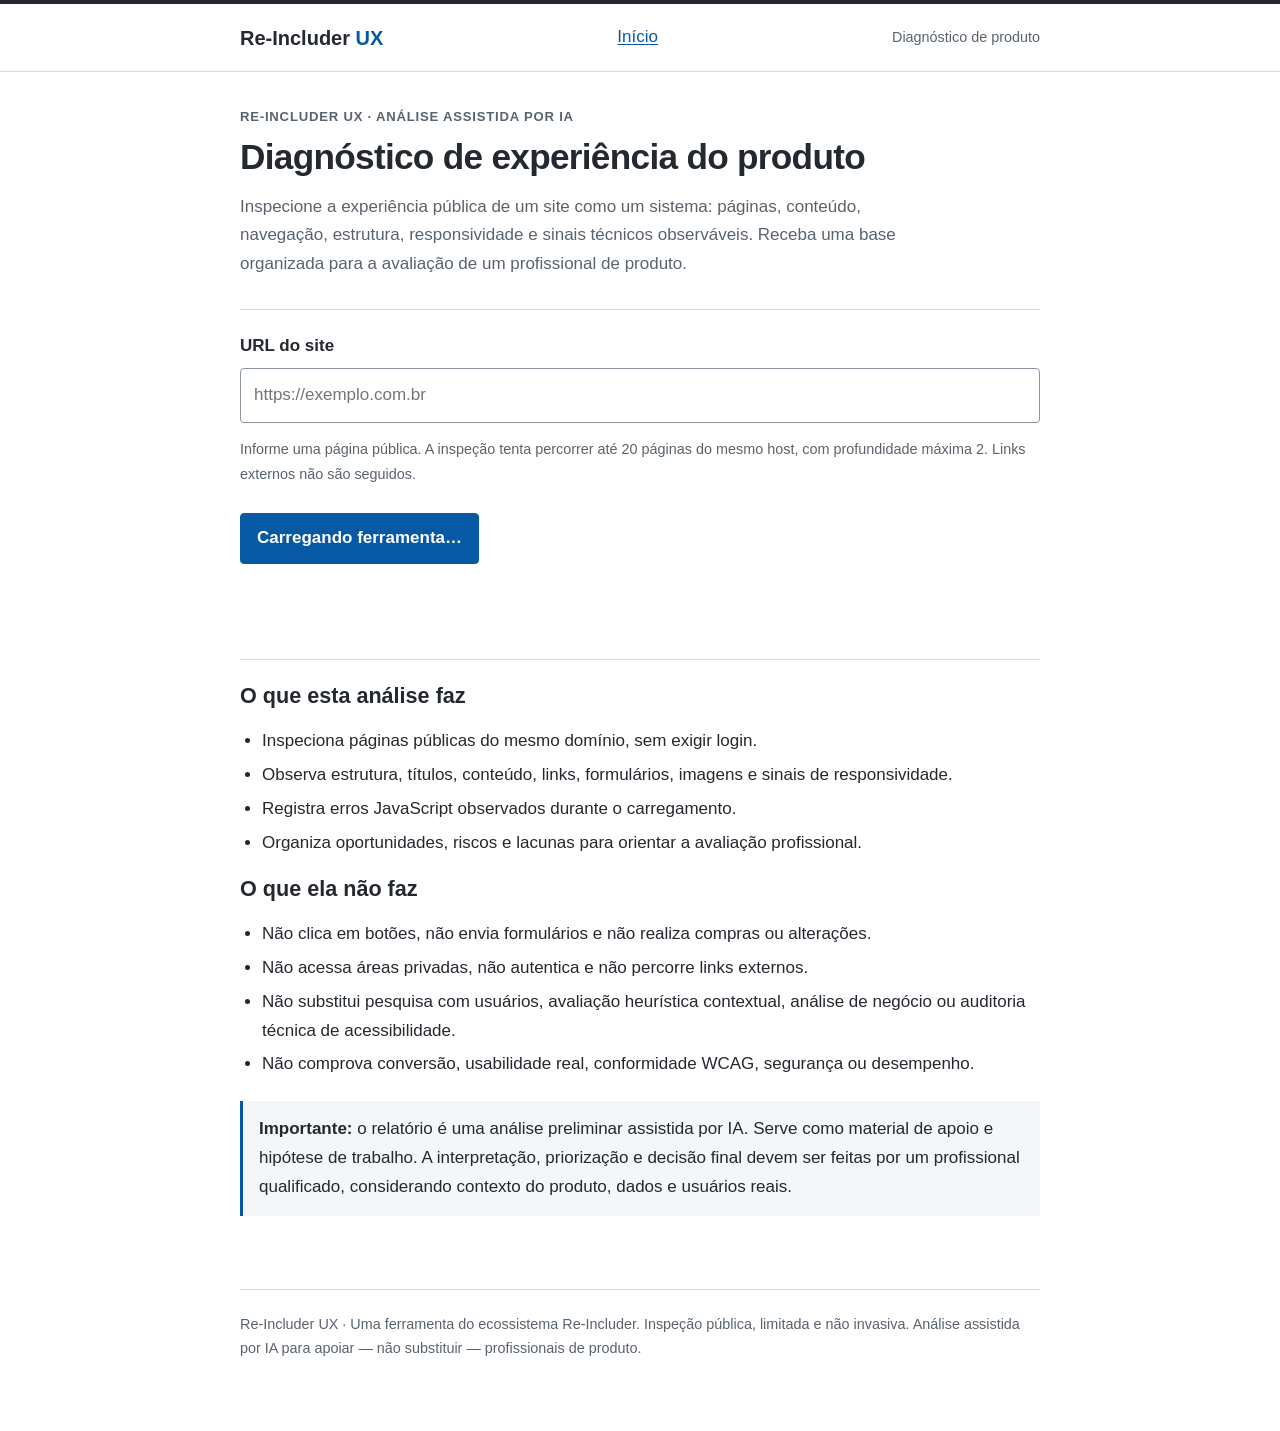
==== commit a07bce25: "Improve tool navigation and safe no-JavaScript fallback" ====
--- a/tools/ux-audit-lite/index.html
+++ b/tools/ux-audit-lite/index.html
@@ -3,19 +3,19 @@
 <meta name="description" content="Diagnóstico preliminar não invasivo de UX e produto de um site público, para apoiar avaliação profissional.">
 <title>Diagnóstico de produto — Re-Includer UX</title><link rel="stylesheet" href="styles.css"><script src="app.js" defer></script></head>
 <body><a class="skip-link" href="#main-content">Pular para o conteúdo</a>
-<header class="header"><a href="../../" class="brand">Re-Includer <span>UX</span></a><span class="header-label">Diagnóstico de produto</span></header>
+<header class="header"><a href="../../" class="brand">Re-Includer <span>UX</span></a><nav aria-label="Navegação principal"><a href="../../">Início</a></nav><span class="header-label">Diagnóstico de produto</span></header>
 <main class="wrap" id="main-content">
 <section class="intro"><p class="eyebrow">Re-Includer UX · Análise assistida por IA</p><h1>Diagnóstico de experiência do produto</h1>
 <p>Inspecione a experiência pública de um site como um sistema: páginas, conteúdo, navegação, estrutura, responsividade e sinais técnicos observáveis. Receba uma base organizada para a avaliação de um profissional de produto.</p></section>
 <section class="panel"><form id="diagnostic-form" novalidate><label for="page-url">URL do site</label>
 <input id="page-url" name="page-url" type="url" inputmode="url" autocomplete="url" aria-describedby="url-hint status" placeholder="https://exemplo.com.br" required maxlength="2048">
 <p class="hint" id="url-hint">Informe uma página pública. A inspeção tenta percorrer até 20 páginas do mesmo host, com profundidade máxima 2. Links externos não são seguidos.</p>
-<button class="primary" type="submit">Preparar diagnóstico</button><p id="status" class="status" role="status" aria-live="polite"></p></form></section>
+<button class="primary" type="submit" disabled>Carregando ferramenta…</button><p id="status" class="status" role="status" aria-live="polite"></p></form><noscript><p class="notice">Ative o JavaScript para preparar o diagnóstico. Nenhuma URL será enviada automaticamente.</p></noscript></section>
 <section class="panel explanation"><h2>O que esta análise faz</h2><ul>
 <li>Inspeciona páginas públicas do mesmo domínio, sem exigir login.</li><li>Observa estrutura, títulos, conteúdo, links, formulários, imagens e sinais de responsividade.</li><li>Registra erros JavaScript observados durante o carregamento.</li><li>Organiza oportunidades, riscos e lacunas para orientar a avaliação profissional.</li></ul>
 <h2>O que ela não faz</h2><ul><li>Não clica em botões, não envia formulários e não realiza compras ou alterações.</li><li>Não acessa áreas privadas, não autentica e não percorre links externos.</li><li>Não substitui pesquisa com usuários, avaliação heurística contextual, análise de negócio ou auditoria técnica de acessibilidade.</li><li>Não comprova conversão, usabilidade real, conformidade WCAG, segurança ou desempenho.</li></ul>
 <p class="notice"><strong>Importante:</strong> o relatório é uma análise preliminar assistida por IA. Serve como material de apoio e hipótese de trabalho. A interpretação, priorização e decisão final devem ser feitas por um profissional qualificado, considerando contexto do produto, dados e usuários reais.</p></section>
-<section class="panel next-step" id="next-step" hidden><h2>Próxima etapa</h2><p>A URL foi copiada. No GitHub Actions, inicie o workflow <strong>Consultor UX com Gemini</strong>, cole o endereço no campo <strong>page_url</strong> e execute.</p>
+<section class="panel next-step" id="next-step" hidden><h2>Próxima etapa</h2><p>No GitHub Actions, inicie o workflow <strong>Consultor UX com Gemini</strong>, cole a URL do campo acima em <strong>page_url</strong> e execute.</p>
 <a class="action-link" href="https://github.com/inforeincluder/re-includer-ux/actions/workflows/gemini-ux.yml" target="_blank" rel="noopener noreferrer">Abrir execução do diagnóstico no GitHub</a>
 <p class="hint">O relatório aparece no resumo da execução (Summary). Esta etapa ainda é manual: você precisa tocar em Run workflow e confirmar a execução. A URL e os dados públicos coletados são processados no GitHub Actions e enviados à API do Gemini. Não use URLs com conteúdo confidencial, áreas privadas ou dados pessoais.</p></section>
 <footer>Re-Includer UX · Uma ferramenta do ecossistema Re-Includer. Inspeção pública, limitada e não invasiva. Análise assistida por IA para apoiar — não substituir — profissionais de produto.</footer>
